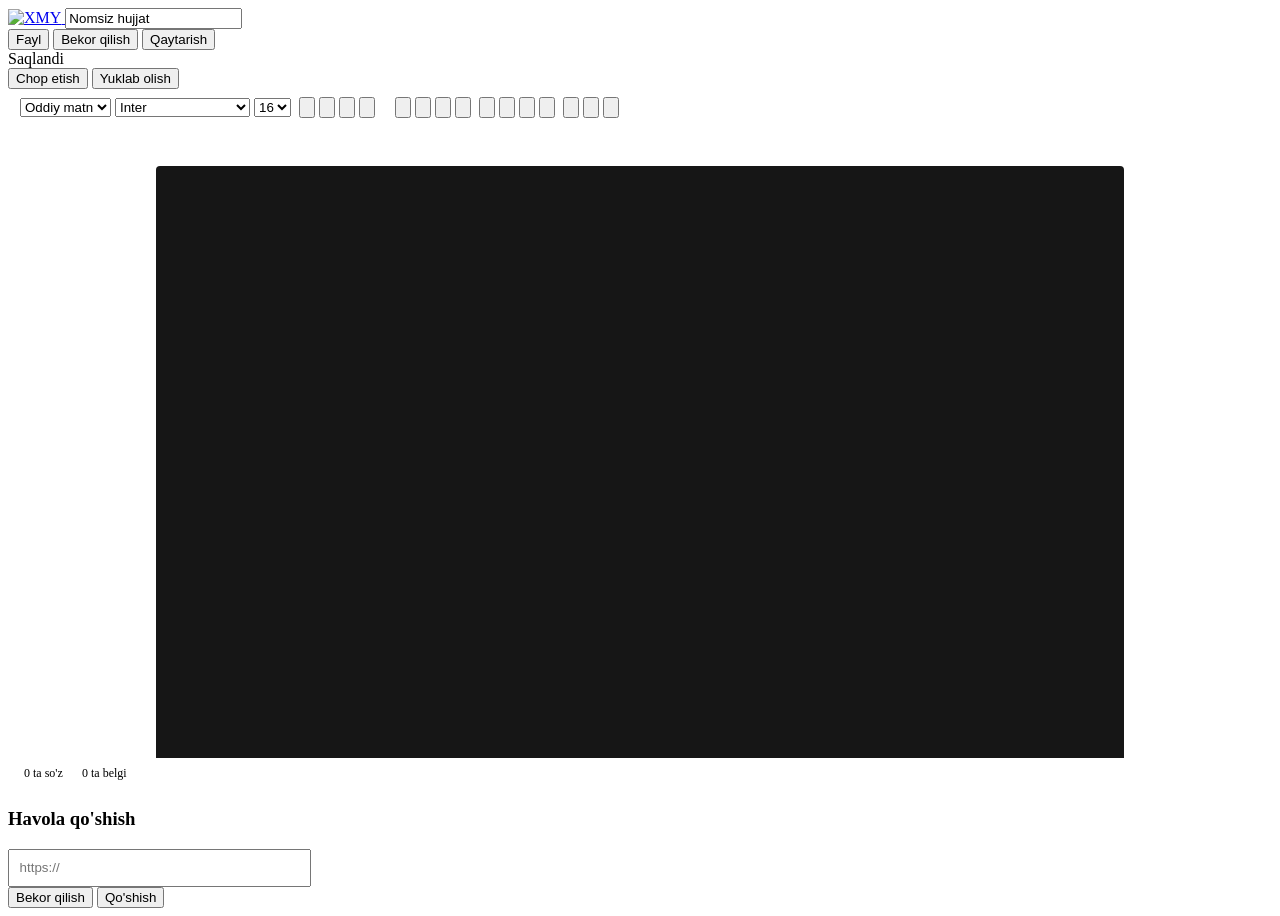
==== index.html @ dc173e8a "Add files via upload" ====
<!DOCTYPE html>
<html lang="uz">
<head>
<meta charset="UTF-8">
<meta name="viewport" content="width=device-width, initial-scale=1.0">
<title>XMY Yozuv</title>
<link rel="icon" type="image/png" href="../assets/Logo.png">
<link rel="preconnect" href="https://fonts.googleapis.com">
<link href="https://fonts.googleapis.com/css2?family=Space+Grotesk:wght@500;600;700&family=Inter:wght@400;500;600&family=JetBrains+Mono:wght@400;500&display=swap" rel="stylesheet">
<link rel="stylesheet" href="../css/base.css">
<link rel="stylesheet" href="docs.css">
</head>
<body>

<div class="appbar">
  <a class="appbar-brand" href="../index.html" title="XMY Ofisga qaytish">
    <img src="../assets/Logo.png" alt="XMY">
  </a>
  <input class="appbar-title" id="docTitle" value="Nomsiz hujjat" spellcheck="false">
  <div class="appbar-menu">
    <button id="menuFile">Fayl</button>
    <button id="btnUndo" title="Bekor qilish (Ctrl+Z)">Bekor qilish</button>
    <button id="btnRedo" title="Qaytarish (Ctrl+Y)">Qaytarish</button>
  </div>
  <div class="appbar-spacer"></div>
  <span class="appbar-status" id="saveStatus">Saqlandi</span>
  <div class="appbar-actions">
    <button class="btn btn-outline" id="btnPrint">Chop etish</button>
    <button class="btn btn-solid" id="btnExport">Yuklab olish</button>
  </div>
</div>

<div class="toolbar" id="toolbar">
  <select class="select-box" id="fmtBlock" title="Uslub">
    <option value="p">Oddiy matn</option>
    <option value="h1">Sarlavha 1</option>
    <option value="h2">Sarlavha 2</option>
    <option value="h3">Sarlavha 3</option>
    <option value="blockquote">Iqtibos</option>
  </select>
  <select class="select-box" id="fmtFont" title="Shrift">
    <option value="Inter">Inter</option>
    <option value="'Space Grotesk'">Space Grotesk</option>
    <option value="Georgia">Georgia</option>
    <option value="'Times New Roman'">Times New Roman</option>
    <option value="Arial">Arial</option>
    <option value="'Courier New'">Courier New</option>
  </select>
  <select class="select-box" id="fmtSize" title="O'lcham">
    <option value="1">10</option><option value="2">13</option>
    <option value="3" selected>16</option><option value="4">18</option>
    <option value="5">24</option><option value="6">32</option><option value="7">48</option>
  </select>

  <div class="divider-v"></div>
  <button class="icon-btn" data-cmd="bold" title="Qalin (Ctrl+B)"><svg viewBox="0 0 24 24"><path d="M6 4h7a4 4 0 010 8H6zM6 12h8a4 4 0 010 8H6z"/></svg></button>
  <button class="icon-btn" data-cmd="italic" title="Qiya (Ctrl+I)"><svg viewBox="0 0 24 24"><path d="M10 4h8M6 20h8M13 4L11 20"/></svg></button>
  <button class="icon-btn" data-cmd="underline" title="Tagiga chizish (Ctrl+U)"><svg viewBox="0 0 24 24"><path d="M6 4v7a6 6 0 0012 0V4M4 20h16"/></svg></button>
  <button class="icon-btn" data-cmd="strikeThrough" title="Ustidan chizish"><svg viewBox="0 0 24 24"><path d="M4 12h16M8 6c0-2 2-2 4-2s4 1 4 3M8 18c0 2 2 2 4 2s4-1 4-3"/></svg></button>

  <div class="divider-v"></div>
  <label class="icon-btn" title="Matn rangi" style="position:relative">
    <svg viewBox="0 0 24 24"><path d="M4 20h16M8 16l4-12 4 12M6.5 12h7"/></svg>
    <input type="color" id="txtColor" value="#f2f4f2" style="position:absolute;inset:0;opacity:0;cursor:pointer">
  </label>
  <label class="icon-btn" title="Ajratib ko'rsatish" style="position:relative">
    <svg viewBox="0 0 24 24"><path d="M4 20h16M6 14l6-8 6 8-6 4z"/></svg>
    <input type="color" id="hlColor" value="#39ff6a" style="position:absolute;inset:0;opacity:0;cursor:pointer">
  </label>

  <div class="divider-v"></div>
  <button class="icon-btn" data-cmd="justifyLeft" title="Chapga"><svg viewBox="0 0 24 24"><path d="M3 6h18M3 12h12M3 18h16"/></svg></button>
  <button class="icon-btn" data-cmd="justifyCenter" title="Markazga"><svg viewBox="0 0 24 24"><path d="M3 6h18M6 12h12M4 18h16"/></svg></button>
  <button class="icon-btn" data-cmd="justifyRight" title="O'ngga"><svg viewBox="0 0 24 24"><path d="M3 6h18M9 12h12M5 18h16"/></svg></button>
  <button class="icon-btn" data-cmd="justifyFull" title="Kenglik bo'yicha"><svg viewBox="0 0 24 24"><path d="M3 6h18M3 12h18M3 18h18"/></svg></button>

  <div class="divider-v"></div>
  <button class="icon-btn" data-cmd="insertUnorderedList" title="Ro'yxat"><svg viewBox="0 0 24 24"><path d="M8 6h13M8 12h13M8 18h13M3 6h.01M3 12h.01M3 18h.01"/></svg></button>
  <button class="icon-btn" data-cmd="insertOrderedList" title="Raqamli ro'yxat"><svg viewBox="0 0 24 24"><path d="M10 6h11M10 12h11M10 18h11M4 6h1v3M4 13h2l-2 2h2M4 17.5h2M4 20.5h2"/></svg></button>
  <button class="icon-btn" data-cmd="outdent" title="Chekinishni kamaytirish"><svg viewBox="0 0 24 24"><path d="M3 6h18M3 12h10M3 18h18M10 9l-3 3 3 3"/></svg></button>
  <button class="icon-btn" data-cmd="indent" title="Chekinishni oshirish"><svg viewBox="0 0 24 24"><path d="M3 6h18M11 12h10M3 18h18M7 9l3 3-3 3"/></svg></button>

  <div class="divider-v"></div>
  <button class="icon-btn" id="btnLink" title="Havola qo'shish"><svg viewBox="0 0 24 24"><path d="M10 14a4 4 0 005.66 0l2.83-2.83a4 4 0 10-5.66-5.66l-1 1M14 10a4 4 0 00-5.66 0L5.5 12.83a4 4 0 105.66 5.66l1-1"/></svg></button>
  <button class="icon-btn" id="btnImage" title="Rasm qo'shish (kompyuteringizdan)"><svg viewBox="0 0 24 24"><rect x="3" y="4" width="18" height="16" rx="2"/><circle cx="9" cy="10" r="1.5"/><path d="M4 17l5-5 4 4 3-3 4 4"/></svg></button>
  <button class="icon-btn" id="btnClearFmt" title="Formatni tozalash"><svg viewBox="0 0 24 24"><path d="M4 4l16 16M13 4H7L4 8l6 6M9.5 20l4-8"/></svg></button>
</div>

<div class="doc-scroll">
  <div class="page" id="page">
    <div class="editor" id="editor" contenteditable="true" spellcheck="true" aria-label="Hujjat matni"></div>
  </div>
</div>

<div class="statusbar">
  <span id="wordCount">0 ta so'z</span>
  <span id="charCount">0 ta belgi</span>
</div>

<!-- Fayl menyusi -->
<div class="dropdown" id="fileDropdown">
  <button data-action="new">Yangi hujjat</button>
  <button data-action="open">Ochish (.txt / .html)</button>
  <input type="file" id="fileInput" accept=".txt,.html" hidden>
  <div class="dropdown-sep"></div>
  <button data-action="export-html">Yuklab olish — .html</button>
  <button data-action="export-txt">Yuklab olish — .txt</button>
  <div class="dropdown-sep"></div>
  <button data-action="print">Chop etish</button>
</div>

<div class="modal-overlay" id="linkModal">
  <div class="modal">
    <h3>Havola qo'shish</h3>
    <input type="url" id="linkUrl" placeholder="https://" class="select-box" style="width:280px;padding:.6rem">
    <div class="modal-actions">
      <button class="btn btn-outline" id="linkCancel">Bekor qilish</button>
      <button class="btn btn-solid" id="linkOk">Qo'shish</button>
    </div>
  </div>
</div>

<div class="toast" id="toast"><span class="dot"></span><span id="toastText"></span></div>

<script src="docs.js"></script>
</body>
</html>
---- docs.css ----
body{display:flex;flex-direction:column;height:100vh;overflow:hidden}

.toolbar{
  display:flex;align-items:center;gap:.25rem;flex-wrap:wrap;padding:.5rem .75rem;
  background:var(--surface);border-bottom:1px solid var(--line);flex:0 0 auto;
}

.doc-scroll{flex:1;overflow-y:auto;background:var(--void);padding:2.5rem 1rem 5rem;display:flex;justify-content:center}
.page{
  width:100%;max-width:816px;min-height:1054px;background:#161616;border-radius:4px;
  box-shadow:0 20px 60px rgba(0,0,0,.5),0 0 0 1px var(--line);padding:72px 76px;
}
.editor{outline:none;font-family:var(--font-body);font-size:16px;line-height:1.7;color:var(--text);min-height:100%}
.editor h1{font-family:var(--font-display);font-size:2rem;font-weight:700;margin:1rem 0 .5rem;line-height:1.2}
.editor h2{font-family:var(--font-display);font-size:1.5rem;font-weight:600;margin:.9rem 0 .5rem}
.editor h3{font-family:var(--font-display);font-size:1.2rem;font-weight:600;margin:.8rem 0 .4rem}
.editor p{margin-bottom:.8rem}
.editor blockquote{border-left:3px solid var(--neon);padding-left:1rem;color:var(--text-dim);margin:.8rem 0;font-style:italic}
.editor ul,.editor ol{margin:.5rem 0 .8rem 1.4rem}
.editor a{color:var(--neon-2);text-decoration:underline}
.editor img{max-width:100%;border-radius:6px;margin:.6rem 0}
.editor:empty::before{content:'Yozishni boshlang...';color:var(--text-faint)}

.statusbar{
  flex:0 0 auto;display:flex;gap:1.2rem;padding:.5rem 1rem;background:var(--deep);
  border-top:1px solid var(--line);font-size:.75rem;color:var(--text-faint);font-family:var(--font-mono);
}

.dropdown{
  position:fixed;top:48px;left:8px;background:var(--surface-2);border:1px solid var(--line-2);
  border-radius:var(--radius-s);padding:.4rem;display:none;flex-direction:column;min-width:220px;
  box-shadow:0 12px 30px rgba(0,0,0,.5);z-index:200;
}
.dropdown.is-open{display:flex}
.dropdown button{text-align:left;padding:.55rem .7rem;border-radius:6px;font-size:.87rem;color:var(--text)}
.dropdown button:hover{background:var(--surface)}
.dropdown-sep{height:1px;background:var(--line);margin:.35rem 0}

@media (max-width:820px){
  .page{padding:36px 24px}
  .toolbar{overflow-x:auto;flex-wrap:nowrap}
}
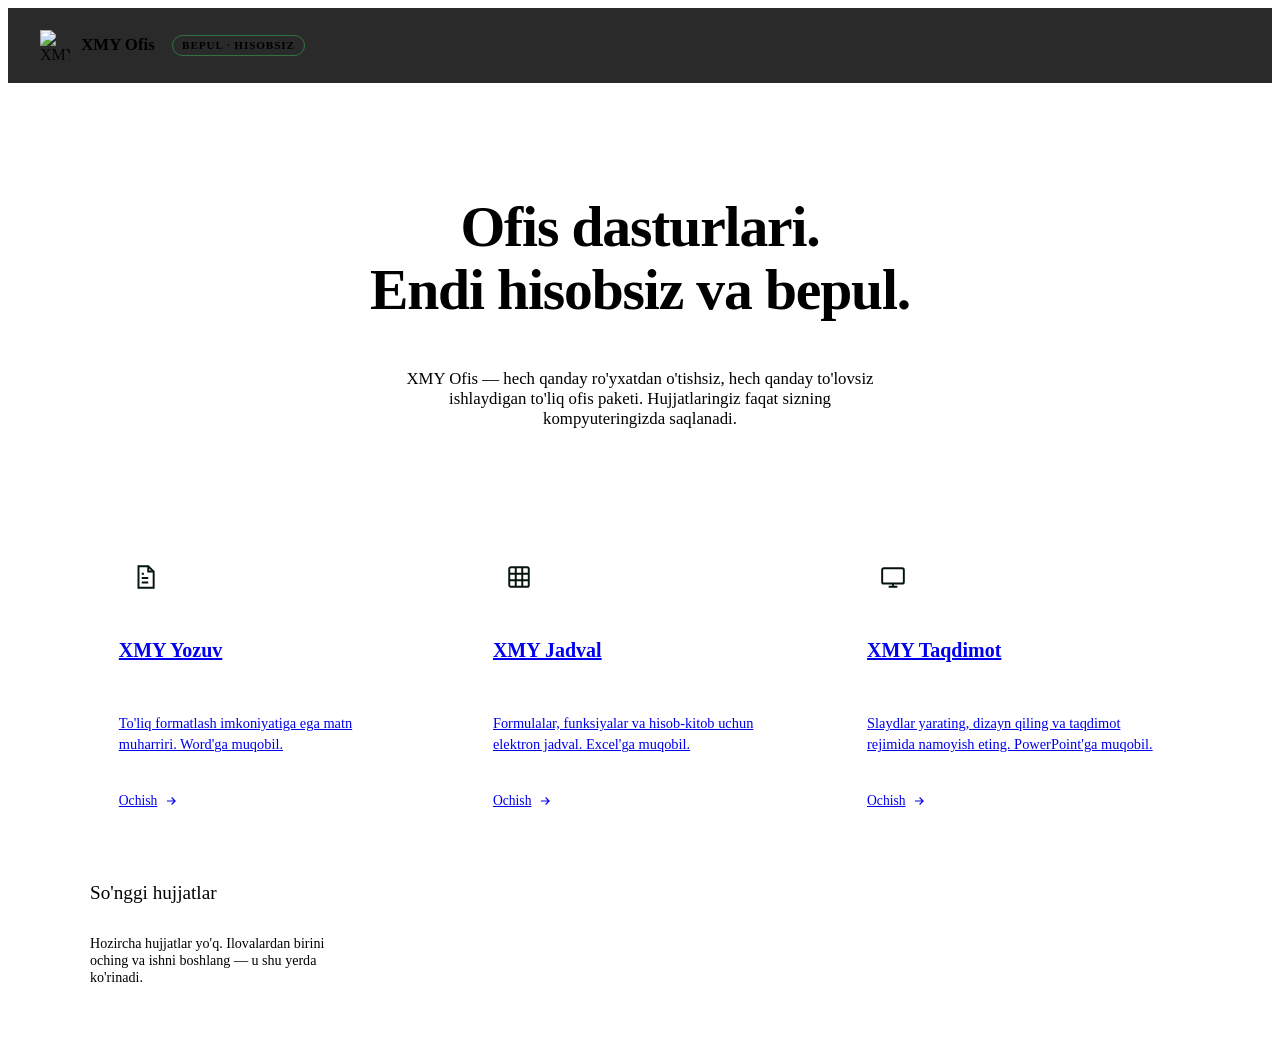
==== commit bf807fa1: "Add files via upload" ====
--- a/index.html
+++ b/index.html
@@ -3,125 +3,123 @@
 <head>
 <meta charset="UTF-8">
 <meta name="viewport" content="width=device-width, initial-scale=1.0">
-<title>XMY Yozuv</title>
-<link rel="icon" type="image/png" href="../assets/Logo.png">
+<title>XMY Ofis — Bepul, hisobsiz ofis paketi</title>
+<meta name="description" content="XMY Ofis — Microsoft Office'ga mutlaqo bepul, hisobsiz muqobil. XMY Yozuv, XMY Jadval, XMY Taqdimot — barchasi brauzeringizda.">
+<link rel="icon" type="image/png" href="assets/Logo.png">
 <link rel="preconnect" href="https://fonts.googleapis.com">
 <link href="https://fonts.googleapis.com/css2?family=Space+Grotesk:wght@500;600;700&family=Inter:wght@400;500;600&family=JetBrains+Mono:wght@400;500&display=swap" rel="stylesheet">
-<link rel="stylesheet" href="../css/base.css">
-<link rel="stylesheet" href="docs.css">
+<link rel="stylesheet" href="css/base.css">
+<style>
+  body{overflow-y:auto;overflow-x:hidden}
+  .hub-header{
+    display:flex;align-items:center;gap:.7rem;padding:1.4rem 2rem;border-bottom:1px solid var(--line);
+    position:sticky;top:0;background:rgba(5,5,5,.85);backdrop-filter:blur(14px);z-index:10;
+  }
+  .hub-header img{width:30px;height:30px;mix-blend-mode:screen}
+  .hub-header span{font-family:var(--font-display);font-weight:700;font-size:1.05rem}
+  .hub-header .tag{font-family:var(--font-mono);font-size:.7rem;color:var(--neon);letter-spacing:.08em;margin-left:.4rem;padding:.2rem .55rem;border:1px solid rgba(57,255,106,.35);border-radius:100px}
+
+  .hub-hero{padding:4rem 2rem 2rem;max-width:1100px;margin:0 auto;text-align:center}
+  .hub-hero h1{font-family:var(--font-display);font-weight:700;font-size:clamp(2.2rem,5vw,3.6rem);line-height:1.1;letter-spacing:-.02em}
+  .hub-hero h1 span{color:var(--neon)}
+  .hub-hero p{color:var(--text-dim);margin-top:1rem;font-size:1.05rem;max-width:60ch;margin-inline:auto}
+
+  .app-grid{display:grid;grid-template-columns:repeat(3,1fr);gap:1.4rem;max-width:1100px;margin:2.8rem auto;padding:0 2rem}
+  .app-card{
+    background:var(--glass);border:1px solid var(--line);border-radius:var(--radius-l);padding:1.8rem;
+    display:flex;flex-direction:column;gap:1rem;transition:border-color .3s,transform .3s;cursor:pointer;
+  }
+  .app-card:hover{border-color:rgba(57,255,106,.4);transform:translateY(-4px)}
+  .app-icon{width:52px;height:52px;border-radius:14px;display:flex;align-items:center;justify-content:center}
+  .app-icon svg{width:26px;height:26px;stroke:#04140a;fill:none;stroke-width:1.8}
+  .app-card h3{font-family:var(--font-display);font-size:1.25rem;font-weight:600}
+  .app-card p{color:var(--text-dim);font-size:.9rem;line-height:1.5}
+  .app-card .go{margin-top:.4rem;color:var(--neon);font-size:.85rem;font-weight:500;display:flex;align-items:center;gap:.4rem}
+  .app-card .go svg{width:14px;height:14px;stroke:currentColor;fill:none;stroke-width:2;transition:transform .25s}
+  .app-card:hover .go svg{transform:translateX(4px)}
+
+  .recent{max-width:1100px;margin:0 auto 4rem;padding:0 2rem}
+  .recent h2{font-family:var(--font-display);font-size:1.2rem;margin-bottom:1rem;color:var(--text-dim);font-weight:500}
+  .recent-list{display:grid;grid-template-columns:repeat(auto-fill,minmax(220px,1fr));gap:1rem}
+  .recent-item{
+    background:var(--surface);border:1px solid var(--line);border-radius:var(--radius-m);padding:1rem;
+    display:flex;flex-direction:column;gap:.5rem;transition:border-color .25s;
+  }
+  .recent-item:hover{border-color:var(--line-2)}
+  .recent-item .rtype{font-family:var(--font-mono);font-size:.65rem;letter-spacing:.06em;text-transform:uppercase}
+  .recent-item .rname{font-size:.9rem;font-weight:500}
+  .recent-item .rmeta{font-size:.75rem;color:var(--text-faint)}
+  .empty-note{color:var(--text-faint);font-size:.88rem}
+
+  @media (max-width:820px){ .app-grid{grid-template-columns:1fr} }
+</style>
 </head>
 <body>
 
-<div class="appbar">
-  <a class="appbar-brand" href="../index.html" title="XMY Ofisga qaytish">
-    <img src="../assets/Logo.png" alt="XMY">
+<header class="hub-header">
+  <img src="assets/Logo.png" alt="XMY">
+  <span>XMY Ofis</span>
+  <span class="tag">BEPUL &middot; HISOBSIZ</span>
+</header>
+
+<section class="hub-hero">
+  <h1>Ofis dasturlari.<br>Endi <span>hisobsiz va bepul</span>.</h1>
+  <p>XMY Ofis — hech qanday ro'yxatdan o'tishsiz, hech qanday to'lovsiz ishlaydigan to'liq ofis paketi. Hujjatlaringiz faqat sizning kompyuteringizda saqlanadi.</p>
+</section>
+
+<section class="app-grid">
+  <a class="app-card" href="docs/index.html">
+    <div class="app-icon" style="background:var(--neon)">
+      <svg viewBox="0 0 24 24"><path d="M6 2h9l5 5v15H6z"/><path d="M15 2v5h5"/><path d="M9 13h6M9 17h6M9 9h2"/></svg>
+    </div>
+    <h3>XMY Yozuv</h3>
+    <p>To'liq formatlash imkoniyatiga ega matn muharriri. Word'ga muqobil.</p>
+    <span class="go">Ochish <svg viewBox="0 0 24 24"><path d="M5 12h14M13 6l6 6-6 6"/></svg></span>
   </a>
-  <input class="appbar-title" id="docTitle" value="Nomsiz hujjat" spellcheck="false">
-  <div class="appbar-menu">
-    <button id="menuFile">Fayl</button>
-    <button id="btnUndo" title="Bekor qilish (Ctrl+Z)">Bekor qilish</button>
-    <button id="btnRedo" title="Qaytarish (Ctrl+Y)">Qaytarish</button>
+
+  <a class="app-card" href="sheets/index.html">
+    <div class="app-icon" style="background:var(--neon)">
+      <svg viewBox="0 0 24 24"><rect x="3" y="3" width="18" height="18" rx="1.5"/><path d="M3 9h18M3 15h18M9 3v18M15 3v18"/></svg>
+    </div>
+    <h3>XMY Jadval</h3>
+    <p>Formulalar, funksiyalar va hisob-kitob uchun elektron jadval. Excel'ga muqobil.</p>
+    <span class="go">Ochish <svg viewBox="0 0 24 24"><path d="M5 12h14M13 6l6 6-6 6"/></svg></span>
+  </a>
+
+  <a class="app-card" href="slides/index.html">
+    <div class="app-icon" style="background:var(--neon)">
+      <svg viewBox="0 0 24 24"><rect x="2" y="4" width="20" height="14" rx="1.5"/><path d="M8 21h8M12 18v3"/></svg>
+    </div>
+    <h3>XMY Taqdimot</h3>
+    <p>Slaydlar yarating, dizayn qiling va taqdimot rejimida namoyish eting. PowerPoint'ga muqobil.</p>
+    <span class="go">Ochish <svg viewBox="0 0 24 24"><path d="M5 12h14M13 6l6 6-6 6"/></svg></span>
+  </a>
+</section>
+
+<section class="recent">
+  <h2>So'nggi hujjatlar</h2>
+  <div class="recent-list" id="recentList">
+    <p class="empty-note">Hozircha hujjatlar yo'q. Ilovalardan birini oching va ishni boshlang — u shu yerda ko'rinadi.</p>
   </div>
-  <div class="appbar-spacer"></div>
-  <span class="appbar-status" id="saveStatus">Saqlandi</span>
-  <div class="appbar-actions">
-    <button class="btn btn-outline" id="btnPrint">Chop etish</button>
-    <button class="btn btn-solid" id="btnExport">Yuklab olish</button>
-  </div>
-</div>
+</section>
 
-<div class="toolbar" id="toolbar">
-  <select class="select-box" id="fmtBlock" title="Uslub">
-    <option value="p">Oddiy matn</option>
-    <option value="h1">Sarlavha 1</option>
-    <option value="h2">Sarlavha 2</option>
-    <option value="h3">Sarlavha 3</option>
-    <option value="blockquote">Iqtibos</option>
-  </select>
-  <select class="select-box" id="fmtFont" title="Shrift">
-    <option value="Inter">Inter</option>
-    <option value="'Space Grotesk'">Space Grotesk</option>
-    <option value="Georgia">Georgia</option>
-    <option value="'Times New Roman'">Times New Roman</option>
-    <option value="Arial">Arial</option>
-    <option value="'Courier New'">Courier New</option>
-  </select>
-  <select class="select-box" id="fmtSize" title="O'lcham">
-    <option value="1">10</option><option value="2">13</option>
-    <option value="3" selected>16</option><option value="4">18</option>
-    <option value="5">24</option><option value="6">32</option><option value="7">48</option>
-  </select>
-
-  <div class="divider-v"></div>
-  <button class="icon-btn" data-cmd="bold" title="Qalin (Ctrl+B)"><svg viewBox="0 0 24 24"><path d="M6 4h7a4 4 0 010 8H6zM6 12h8a4 4 0 010 8H6z"/></svg></button>
-  <button class="icon-btn" data-cmd="italic" title="Qiya (Ctrl+I)"><svg viewBox="0 0 24 24"><path d="M10 4h8M6 20h8M13 4L11 20"/></svg></button>
-  <button class="icon-btn" data-cmd="underline" title="Tagiga chizish (Ctrl+U)"><svg viewBox="0 0 24 24"><path d="M6 4v7a6 6 0 0012 0V4M4 20h16"/></svg></button>
-  <button class="icon-btn" data-cmd="strikeThrough" title="Ustidan chizish"><svg viewBox="0 0 24 24"><path d="M4 12h16M8 6c0-2 2-2 4-2s4 1 4 3M8 18c0 2 2 2 4 2s4-1 4-3"/></svg></button>
-
-  <div class="divider-v"></div>
-  <label class="icon-btn" title="Matn rangi" style="position:relative">
-    <svg viewBox="0 0 24 24"><path d="M4 20h16M8 16l4-12 4 12M6.5 12h7"/></svg>
-    <input type="color" id="txtColor" value="#f2f4f2" style="position:absolute;inset:0;opacity:0;cursor:pointer">
-  </label>
-  <label class="icon-btn" title="Ajratib ko'rsatish" style="position:relative">
-    <svg viewBox="0 0 24 24"><path d="M4 20h16M6 14l6-8 6 8-6 4z"/></svg>
-    <input type="color" id="hlColor" value="#39ff6a" style="position:absolute;inset:0;opacity:0;cursor:pointer">
-  </label>
-
-  <div class="divider-v"></div>
-  <button class="icon-btn" data-cmd="justifyLeft" title="Chapga"><svg viewBox="0 0 24 24"><path d="M3 6h18M3 12h12M3 18h16"/></svg></button>
-  <button class="icon-btn" data-cmd="justifyCenter" title="Markazga"><svg viewBox="0 0 24 24"><path d="M3 6h18M6 12h12M4 18h16"/></svg></button>
-  <button class="icon-btn" data-cmd="justifyRight" title="O'ngga"><svg viewBox="0 0 24 24"><path d="M3 6h18M9 12h12M5 18h16"/></svg></button>
-  <button class="icon-btn" data-cmd="justifyFull" title="Kenglik bo'yicha"><svg viewBox="0 0 24 24"><path d="M3 6h18M3 12h18M3 18h18"/></svg></button>
-
-  <div class="divider-v"></div>
-  <button class="icon-btn" data-cmd="insertUnorderedList" title="Ro'yxat"><svg viewBox="0 0 24 24"><path d="M8 6h13M8 12h13M8 18h13M3 6h.01M3 12h.01M3 18h.01"/></svg></button>
-  <button class="icon-btn" data-cmd="insertOrderedList" title="Raqamli ro'yxat"><svg viewBox="0 0 24 24"><path d="M10 6h11M10 12h11M10 18h11M4 6h1v3M4 13h2l-2 2h2M4 17.5h2M4 20.5h2"/></svg></button>
-  <button class="icon-btn" data-cmd="outdent" title="Chekinishni kamaytirish"><svg viewBox="0 0 24 24"><path d="M3 6h18M3 12h10M3 18h18M10 9l-3 3 3 3"/></svg></button>
-  <button class="icon-btn" data-cmd="indent" title="Chekinishni oshirish"><svg viewBox="0 0 24 24"><path d="M3 6h18M11 12h10M3 18h18M7 9l3 3-3 3"/></svg></button>
-
-  <div class="divider-v"></div>
-  <button class="icon-btn" id="btnLink" title="Havola qo'shish"><svg viewBox="0 0 24 24"><path d="M10 14a4 4 0 005.66 0l2.83-2.83a4 4 0 10-5.66-5.66l-1 1M14 10a4 4 0 00-5.66 0L5.5 12.83a4 4 0 105.66 5.66l1-1"/></svg></button>
-  <button class="icon-btn" id="btnImage" title="Rasm qo'shish (kompyuteringizdan)"><svg viewBox="0 0 24 24"><rect x="3" y="4" width="18" height="16" rx="2"/><circle cx="9" cy="10" r="1.5"/><path d="M4 17l5-5 4 4 3-3 4 4"/></svg></button>
-  <button class="icon-btn" id="btnClearFmt" title="Formatni tozalash"><svg viewBox="0 0 24 24"><path d="M4 4l16 16M13 4H7L4 8l6 6M9.5 20l4-8"/></svg></button>
-</div>
-
-<div class="doc-scroll">
-  <div class="page" id="page">
-    <div class="editor" id="editor" contenteditable="true" spellcheck="true" aria-label="Hujjat matni"></div>
-  </div>
-</div>
-
-<div class="statusbar">
-  <span id="wordCount">0 ta so'z</span>
-  <span id="charCount">0 ta belgi</span>
-</div>
-
-<!-- Fayl menyusi -->
-<div class="dropdown" id="fileDropdown">
-  <button data-action="new">Yangi hujjat</button>
-  <button data-action="open">Ochish (.txt / .html)</button>
-  <input type="file" id="fileInput" accept=".txt,.html" hidden>
-  <div class="dropdown-sep"></div>
-  <button data-action="export-html">Yuklab olish — .html</button>
-  <button data-action="export-txt">Yuklab olish — .txt</button>
-  <div class="dropdown-sep"></div>
-  <button data-action="print">Chop etish</button>
-</div>
-
-<div class="modal-overlay" id="linkModal">
-  <div class="modal">
-    <h3>Havola qo'shish</h3>
-    <input type="url" id="linkUrl" placeholder="https://" class="select-box" style="width:280px;padding:.6rem">
-    <div class="modal-actions">
-      <button class="btn btn-outline" id="linkCancel">Bekor qilish</button>
-      <button class="btn btn-solid" id="linkOk">Qo'shish</button>
-    </div>
-  </div>
-</div>
-
-<div class="toast" id="toast"><span class="dot"></span><span id="toastText"></span></div>
-
-<script src="docs.js"></script>
+<script>
+  // Har uch ilova ham localStorage'ga "xmy_recent" ro'yxatini yozadi.
+  (function(){
+    try{
+      const recent = JSON.parse(localStorage.getItem('xmy_recent') || '[]');
+      if(!recent.length) return;
+      const list = document.getElementById('recentList');
+      list.innerHTML = '';
+      recent.slice(0,8).forEach(r=>{
+        const a = document.createElement('a');
+        a.className='recent-item';
+        a.href = r.app + '/index.html?open=' + encodeURIComponent(r.id);
+        a.innerHTML = `<span class="rtype" style="color:var(--neon)">${r.type}</span><span class="rname">${r.name}</span><span class="rmeta">${new Date(r.updated).toLocaleString('uz-UZ')}</span>`;
+        list.appendChild(a);
+      });
+    }catch(e){}
+  })();
+</script>
 </body>
 </html>
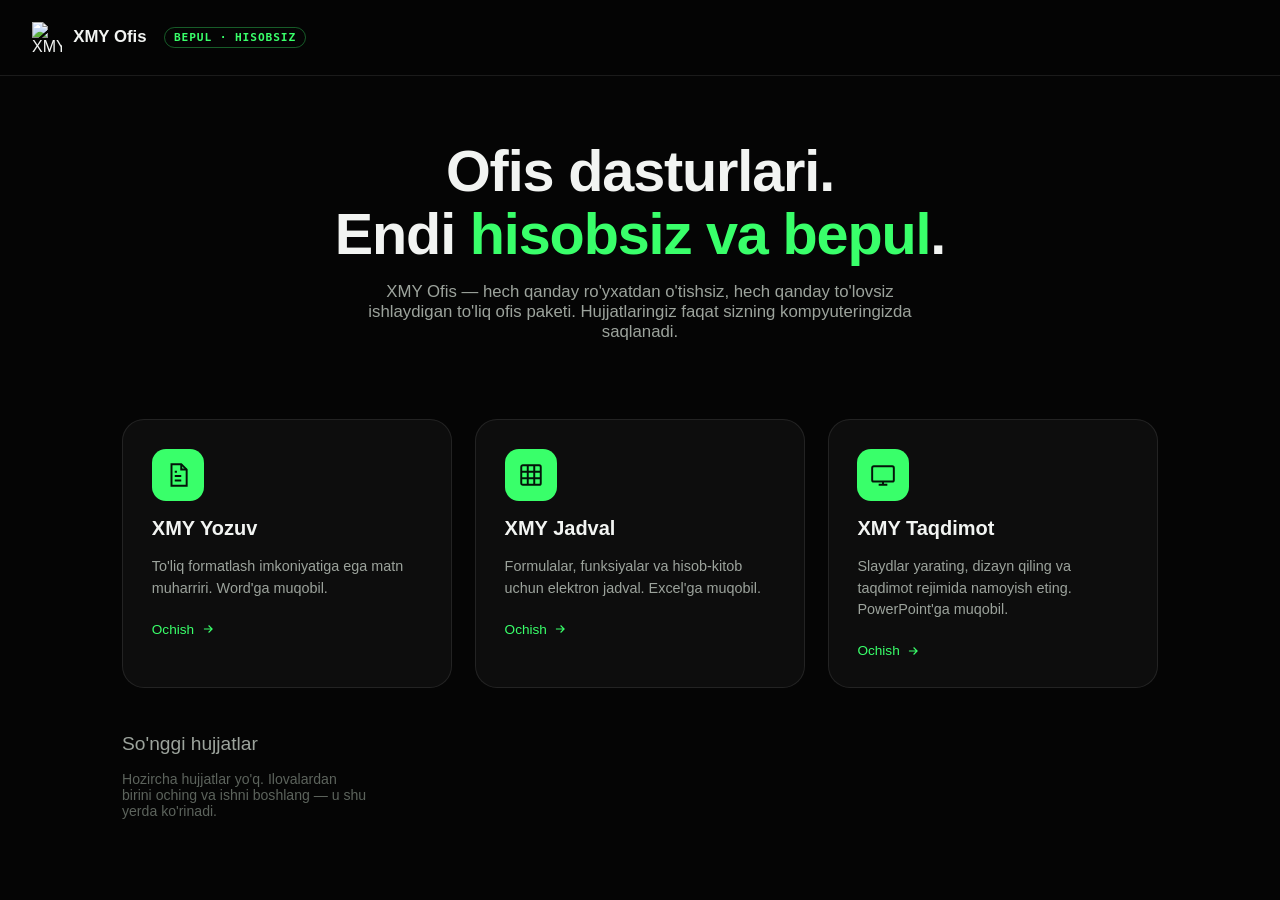
==== commit 60e424b5: "Update index.html" ====
--- a/index.html
+++ b/index.html
@@ -5,10 +5,10 @@
 <meta name="viewport" content="width=device-width, initial-scale=1.0">
 <title>XMY Ofis — Bepul, hisobsiz ofis paketi</title>
 <meta name="description" content="XMY Ofis — Microsoft Office'ga mutlaqo bepul, hisobsiz muqobil. XMY Yozuv, XMY Jadval, XMY Taqdimot — barchasi brauzeringizda.">
-<link rel="icon" type="image/png" href="assets/Logo.png">
+<link rel="icon" type="image/png" href="Logo.png">
 <link rel="preconnect" href="https://fonts.googleapis.com">
 <link href="https://fonts.googleapis.com/css2?family=Space+Grotesk:wght@500;600;700&family=Inter:wght@400;500;600&family=JetBrains+Mono:wght@400;500&display=swap" rel="stylesheet">
-<link rel="stylesheet" href="css/base.css">
+<link rel="stylesheet" href="base.css">
 <style>
   body{overflow-y:auto;overflow-x:hidden}
   .hub-header{
@@ -68,7 +68,7 @@
 </section>
 
 <section class="app-grid">
-  <a class="app-card" href="docs/index.html">
+  <a class="app-card" href="docs.html">
     <div class="app-icon" style="background:var(--neon)">
       <svg viewBox="0 0 24 24"><path d="M6 2h9l5 5v15H6z"/><path d="M15 2v5h5"/><path d="M9 13h6M9 17h6M9 9h2"/></svg>
     </div>
@@ -77,7 +77,7 @@
     <span class="go">Ochish <svg viewBox="0 0 24 24"><path d="M5 12h14M13 6l6 6-6 6"/></svg></span>
   </a>
 
-  <a class="app-card" href="sheets/index.html">
+  <a class="app-card" href="sheets.html">
     <div class="app-icon" style="background:var(--neon)">
       <svg viewBox="0 0 24 24"><rect x="3" y="3" width="18" height="18" rx="1.5"/><path d="M3 9h18M3 15h18M9 3v18M15 3v18"/></svg>
     </div>
@@ -86,7 +86,7 @@
     <span class="go">Ochish <svg viewBox="0 0 24 24"><path d="M5 12h14M13 6l6 6-6 6"/></svg></span>
   </a>
 
-  <a class="app-card" href="slides/index.html">
+  <a class="app-card" href="slides.html">
     <div class="app-icon" style="background:var(--neon)">
       <svg viewBox="0 0 24 24"><rect x="2" y="4" width="20" height="14" rx="1.5"/><path d="M8 21h8M12 18v3"/></svg>
     </div>
--- a/base.css
+++ b/base.css
@@ -0,0 +1,112 @@
+/* ==========================================================================
+   XMY OFFICE — SHARED TOKENS & BASE (barcha ilovalar uchun umumiy)
+   ========================================================================== */
+:root{
+  --void:#050505;
+  --deep:#0A0A0A;
+  --surface:#111111;
+  --surface-2:#161616;
+  --surface-3:#1c1c1c;
+  --line:rgba(255,255,255,.09);
+  --line-2:rgba(255,255,255,.16);
+  --text:#F2F4F2;
+  --text-dim:#9CA39C;
+  --text-faint:#5C635C;
+  --neon:#39FF6A;
+  --neon-2:#8CFFB0;
+  --emerald:#0FBE6B;
+  --glow-a:rgba(57,255,106,.35);
+  --danger:#FF5C5C;
+  --glass:rgba(255,255,255,.035);
+  --radius-s:8px;
+  --radius-m:14px;
+  --radius-l:22px;
+  --ease:cubic-bezier(.16,1,.3,1);
+  --font-display:'Space Grotesk',sans-serif;
+  --font-body:'Inter',sans-serif;
+  --font-mono:'JetBrains Mono',monospace;
+}
+*,*::before,*::after{box-sizing:border-box;margin:0;padding:0}
+html,body{height:100%}
+body{
+  background:var(--void);color:var(--text);font-family:var(--font-body);
+  -webkit-font-smoothing:antialiased;overflow:hidden;
+}
+img{max-width:100%;display:block}
+button{font:inherit;color:inherit;background:none;border:none;cursor:pointer}
+input,select,textarea{font:inherit;color:inherit;background:none;border:none}
+::selection{background:var(--neon);color:#000}
+a{color:inherit;text-decoration:none}
+.sr-only{position:absolute;width:1px;height:1px;overflow:hidden;clip:rect(0 0 0 0)}
+
+/* scrollbars */
+::-webkit-scrollbar{width:10px;height:10px}
+::-webkit-scrollbar-track{background:var(--deep)}
+::-webkit-scrollbar-thumb{background:var(--surface-3);border-radius:6px;border:2px solid var(--deep)}
+::-webkit-scrollbar-thumb:hover{background:var(--line-2)}
+
+/* ---- shared top app-bar (har uch ilovada ham bor) ---- */
+.appbar{
+  display:flex;align-items:center;gap:1rem;height:52px;padding:0 1rem;
+  background:var(--deep);border-bottom:1px solid var(--line);flex:0 0 auto;
+}
+.appbar-brand{display:flex;align-items:center;gap:.5rem;padding-right:.75rem;border-right:1px solid var(--line)}
+.appbar-brand img{width:24px;height:24px;object-fit:contain;mix-blend-mode:screen}
+.appbar-brand span{font-family:var(--font-display);font-weight:700;font-size:.95rem}
+.appbar-title{
+  background:transparent;font-size:.92rem;font-weight:500;padding:.35rem .6rem;border-radius:6px;
+  min-width:120px;max-width:280px;
+}
+.appbar-title:hover,.appbar-title:focus{background:var(--surface)}
+.appbar-menu{display:flex;gap:.15rem;margin-left:.25rem}
+.appbar-menu button{padding:.4rem .7rem;border-radius:6px;font-size:.85rem;color:var(--text-dim)}
+.appbar-menu button:hover{background:var(--surface);color:var(--text)}
+.appbar-spacer{flex:1}
+.appbar-actions{display:flex;align-items:center;gap:.5rem}
+.appbar-status{font-family:var(--font-mono);font-size:.7rem;color:var(--text-faint)}
+
+.btn{
+  display:inline-flex;align-items:center;gap:.4rem;padding:.5rem 1rem;border-radius:100px;
+  font-size:.85rem;font-weight:500;transition:background .25s,box-shadow .25s,transform .2s;
+}
+.btn-solid{background:var(--neon);color:#04140a;font-weight:600}
+.btn-solid:hover{box-shadow:0 0 18px var(--glow-a)}
+.btn-outline{border:1px solid var(--line-2);background:var(--glass)}
+.btn-outline:hover{border-color:var(--neon)}
+.btn:active{transform:scale(.96)}
+.btn svg{width:15px;height:15px;stroke:currentColor;fill:none;stroke-width:1.8}
+
+.icon-btn{
+  width:32px;height:32px;display:flex;align-items:center;justify-content:center;border-radius:6px;color:var(--text-dim);
+}
+.icon-btn:hover{background:var(--surface);color:var(--text)}
+.icon-btn.is-active{background:rgba(57,255,106,.14);color:var(--neon)}
+.icon-btn svg{width:17px;height:17px;stroke:currentColor;fill:none;stroke-width:1.8}
+
+.divider-v{width:1px;height:22px;background:var(--line);margin:0 .3rem}
+
+.select-box{
+  background:var(--surface);border:1px solid var(--line);border-radius:6px;padding:.35rem .5rem;font-size:.82rem;
+}
+
+/* toast */
+.toast{
+  position:fixed;bottom:22px;left:50%;transform:translateX(-50%) translateY(20px);
+  background:var(--surface-2);border:1px solid var(--line-2);padding:.7rem 1.2rem;border-radius:100px;
+  font-size:.85rem;opacity:0;pointer-events:none;transition:opacity .3s var(--ease),transform .3s var(--ease);z-index:999;
+  display:flex;align-items:center;gap:.5rem;
+}
+.toast.is-visible{opacity:1;transform:translateX(-50%) translateY(0)}
+.toast .dot{width:6px;height:6px;border-radius:50%;background:var(--neon)}
+
+/* modal (open dialog vs) */
+.modal-overlay{
+  position:fixed;inset:0;background:rgba(0,0,0,.6);backdrop-filter:blur(4px);
+  display:none;align-items:center;justify-content:center;z-index:1000;
+}
+.modal-overlay.is-open{display:flex}
+.modal{background:var(--surface);border:1px solid var(--line-2);border-radius:var(--radius-m);padding:1.5rem;min-width:320px;max-width:90vw}
+.modal h3{font-family:var(--font-display);margin-bottom:1rem;font-size:1.1rem}
+.modal-actions{display:flex;justify-content:flex-end;gap:.6rem;margin-top:1.2rem}
+
+@media (prefers-reduced-motion:reduce){*{transition-duration:.01ms !important}}
